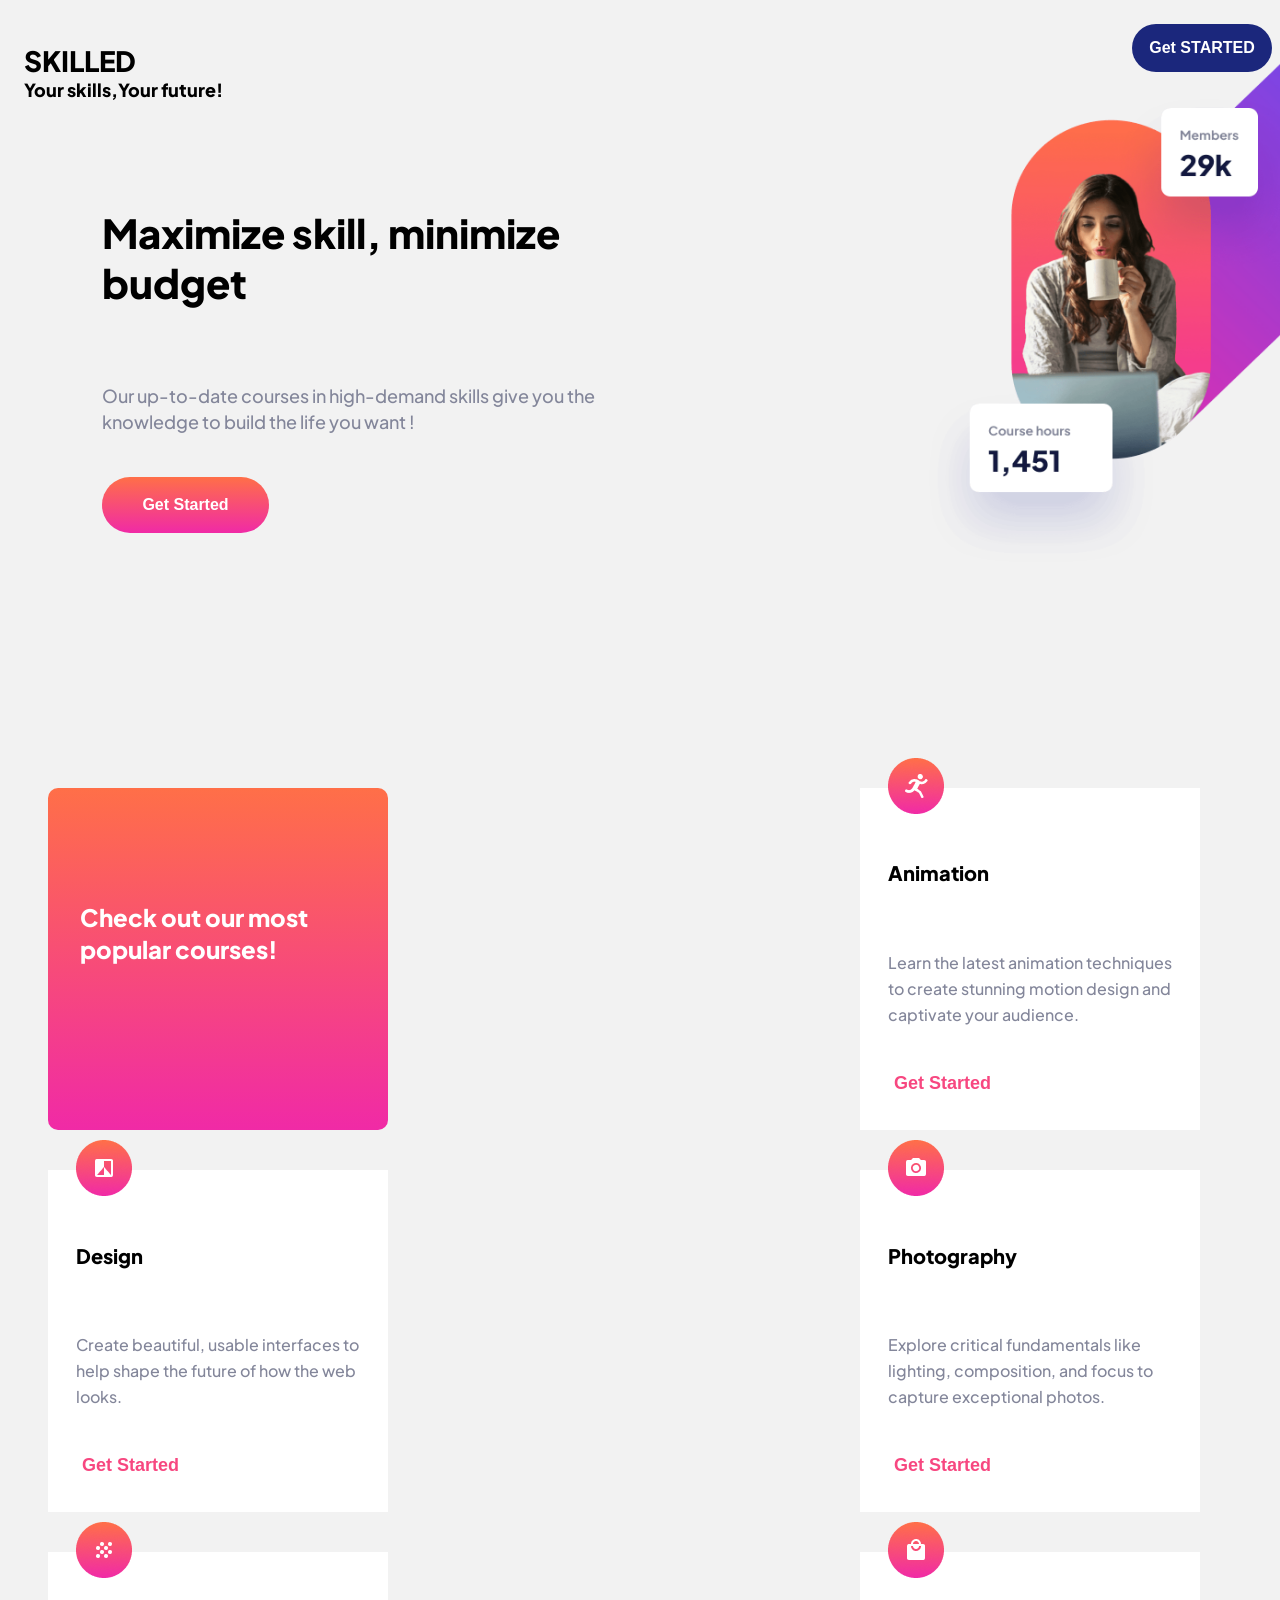
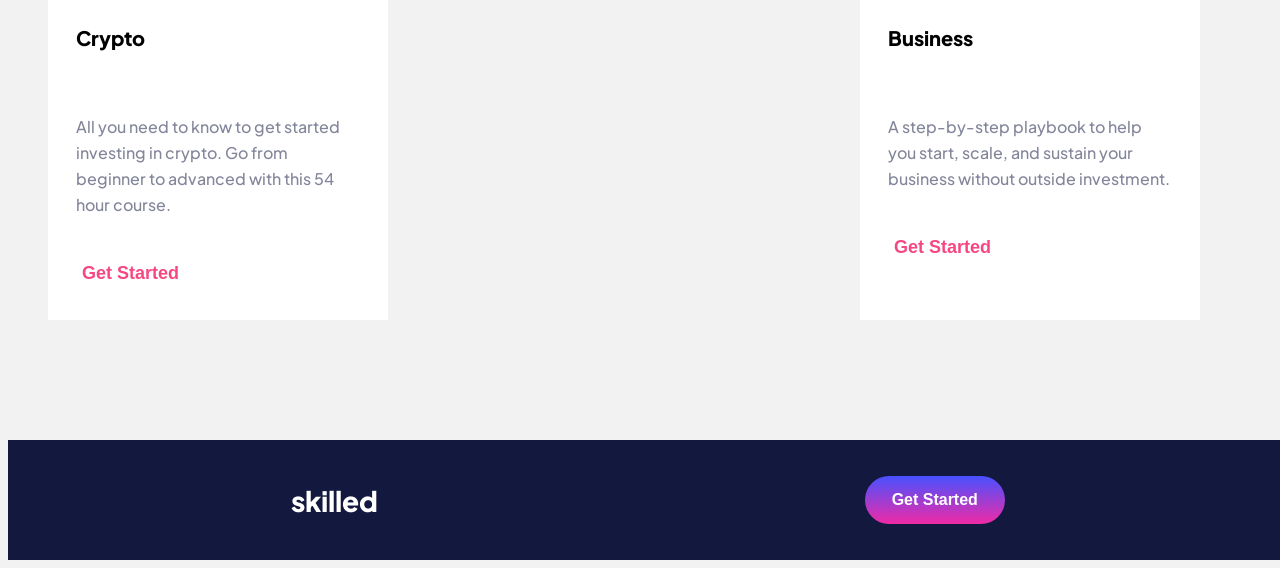
==== index.html @ 7a74c6cf "Create index.html" ====
<!DOCTYPE html>
<html lang="en">

<head>
    <link rel="preconnect" href="https://fonts.googleapis.com">
    <link rel="preconnect" href="https://fonts.gstatic.com" crossorigin>
    <link href="https://fonts.googleapis.com/css2?family=Plus+Jakarta+Sans:wght@500;700;800&display=swap"
        rel="stylesheet">
    <meta charset="UTF-8">
    <meta http-equiv="X-UA-Compatible" content="IE=edge">
    <meta name="viewport" content="width=device-width, initial-scale=1.0">
    <title>Document</title>
    <link rel="stylesheet" href="reset.css">
    <link rel="stylesheet" href="index.css">
</head>

<body>
    <header>
        <div class="header">
        <h1><span class="brand">SKILLED</span><br><span class="tagline">Your skills,Your future!</span></h1>
        <button>Get STARTED</button>
    </div>
    </header>

<main>
    <div class="budjet">
        <h2>Maximize skill,
            minimize budget</h2>
        <p>Our up-to-date courses in high-demand skills give you the knowledge to build the life you want !</p>

        <button>Get Started</button>
    </div>

    <div class="img1">
        <img src="https://anano303.github.io/skilled-elearning-landing-page/" alt="hero">
    </div>
    <div class="img2">
        <img src="https://anano303.github.io/skilled-elearning-landing-page/" alt="hero">
    </div>
    <div class="img3">
        <img src="https://anano303.github.io/skilled-elearning-landing-page/" alt="hero">
    </div>
</main>
    <section>
        

        <div class="cards">
            <div class="card-header">
                <h2>Check out our most popular courses!</h2>
            </div>
            <div class="text animation">
                <i> <img src="animation.png" alt="animation"> </i>
                <h1>Animation</h1>
                <p>Learn the latest animation techniques to create stunning motion design and captivate your audience.</p>
                <button>Get Started</button>
            </div>

            
            <div class="text design">
                <i> <img src="disign.png" alt="design"></i>
                <h1>Design</h1>
                <p>Create beautiful, usable interfaces to help shape the future of how the web looks.</p>
                <button>Get Started</button>
                </div>

                
                <div class="text Photography">
                    <i> <img src="phptpgrapy.png" alt="photography"></i>
                    <h1>Photography</h1>
                    <p>Explore critical fundamentals like lighting, composition, and focus to capture exceptional
                        photos.</p>
                    <button>Get Started</button>
                    </div>
                    
                    <div class="text Crypto">
                        <i> <img src="crypto.png" alt="crypto"> </i>
                        <h1>Crypto</h1>
                        <p>All you need to know to get started investing in crypto. Go from beginner to advanced with
                            this 54 hour course.</p>
                        <button>Get Started</button>
                    </div>
                    
                    <div class="text Business">
                        <i> <img src="business.png" alt="business"></i>
                        <h1>Business</h1>
                        <p>A step-by-step playbook to help you start, scale, and sustain your business without outside
                            investment.</p>
                        <button>Get Started</button>
                    </div>
                    </div>
                    
                    
    </section>
    <footer>
        <h2>skilled</h2>
        <button>Get Started</button>
    </footer>
</body>

</html>
---- index.css ----
* {
    box-sizing: border-box;
}
body {
    font-family: 'Plus Jakarta Sans', sans-serif;
    display: flex;
    width: 100vw;
    flex-direction: column;
    background-color: #F2F2F2;
}

.img1 > img {
    width:100%
}
header > .header {
    padding: 16px 16px 0px 16px;
    display: flex;
    justify-content: space-between;
    
    
    
}

header > .header > h1 {
    font-weight: 800;
    font-size: 28px;
    line-height: 35px;
}

header > .header > h1 .tagline {
    font-size: 18px;
    line-height: 24px;
    display: block;
}

header >.header >  button {
    width: 140px;
    height: 48px;
    color: white;
    background-color: #1b277c;
    font-weight: 700;
    font-size: 16px;
    line-height: 28px;
    border-radius: 28px;
    border: none;
   
    
    
    
}

main {
    padding: 16px;
}

.budjet {
    display: flex;
    flex-direction: column;
    gap: 24px;
    padding: 38px;
}

.budjet > h2 {
    font-weight: 800;
    font-size: 40px;
    line-height: 50px;
}

.budjet > p {
    font-weight: 500;
    font-size: 18px;
    line-height: 26px;
    color: #83869A;
}
.budjet > button {
    width: 167px;
    height: 56px;
    border-radius: 31.5px;   
    color: white;
    background:linear-gradient(180deg, #FF6F48 0%, #F02AA6 100%);
    font-weight: 700;
    font-size: 16px;
    line-height: 26px;
    border: none;
}
.card-header  {
    width: 100%;
    height: 120px;
    background: linear-gradient(180deg, #FF6F48 0%, #F02AA6 100%);
    border-radius: 10px;
    /*margin-bottom: 40px;*/
}
.card-header > h2 {
    color: white;
    font-weight: 800;
    font-size: 24px;
    line-height: 32px;
    padding: 28px 24px 28px 32px;
}

i {
    position:absolute;
    top: -30px;
}
.cards {
    
    display: flex;
    flex-direction: column;
    gap: 40px;
    display: grid;
    grid-template-columns: auto;
    margin: 16px;
    
}
section {
    display: flex;
    flex-direction: column;
    gap: 16px;
    
}
section > .cards > .text  > h1 {
    font-weight: 800;
    font-size: 20px;
    line-height: 25px;
    padding-bottom: 8px;
}
section > .cards > .text > p {
    font-weight: 500;
    font-size: 16px;
    line-height: 26px;
    color: #83869A; 
    
}
section > .cards > .text > button {
    font-weight: 700;
    font-size: 18px;
    line-height: 28px;
    color: #F74780;
    border: none;
    background-color: transparent;
}

.text {
    display: flex;
    flex-direction: column;
    position: relative;
    gap: 24px;
    background-color: #FFFFFF;
    padding: 56px 28px 32px 28px;
    align-items: start;
    
}
footer {
    width: 100%;
    height: 120px;
    background: #13183F;
    display: flex;
    justify-content: space-around;
    align-items: center;
    margin-top:  80px;
}

footer > button {
    background: linear-gradient(180deg, #4851FF 0%, #F02AA6 100%);
    border-radius: 28px;
    width: 140px;
    height: 48px;
    color: #FFFFFF;
    font-weight: 700;
    font-size: 16px;
    line-height: 28px;
    border: none;
}

footer > h2 {
    font-weight: 800;
    font-size: 28px;
    line-height: 35px;
    color: #FFFFFF;

}

.img2 > img, .img3 > img {
    display: none;
}

@media  screen and (min-width:768px) {
    .img1 > img {
        display: none;
    }
    .img2 > img {
        display: none;    
    }
    body {
        background-image: url(./image-hero-tablet@2x.png);
        background-repeat: no-repeat;
        background-size: 640px 640px;
        background-position: top -70px right -280px;
    }
    .cards {
        width: 90%;
        margin-top: 140px;
        flex-direction: row;
        flex-wrap: wrap;
        justify-content: space-between;
    }
    main .budjet {
        margin-left: 40px;
        width: 50%;
    }
    .header {
        padding: 20px 40px;
    }
    footer {
        padding: 20px 40px;
    }

    
    main {
        display: flex;
        justify-content: space-between;
        padding-right: 0px;
    }
    
    .cards  {
        grid-template-columns:  auto auto;
        margin: 40px;
        margin-top: 201px;
    }
    .card-header {
        height: 100%;
        padding-top: 65px;
        width: 340px;
    }
    .text {
        width: 340px;
    }
}
@media  screen and (min-width:1440px) {
.img1 > img {
    display: none;
}
    .img2 > img { display:none;
    }
    
    body {
        background-image: url(./image-hero-desktop@2x.png);
        background-repeat: no-repeat;
        background-size: 900px;
        background-position: top -70px right -280px;
    }
    
    .cards  {
        grid-template-columns:  auto auto auto;
        
    }
    .text {
        border-radius: 15px;
    }
    .cards {
        width: 80%;
        margin-bottom: 120px;
        margin-top: 340px;
        flex-direction: row;
        flex-wrap: wrap;
        justify-content: space-between;
    }
    .budjet {
        margin-left: 80px;
    }
    .header {
        padding: 40px 80px;
    }
    footer {
        padding: 20px 80px
    }

    
}
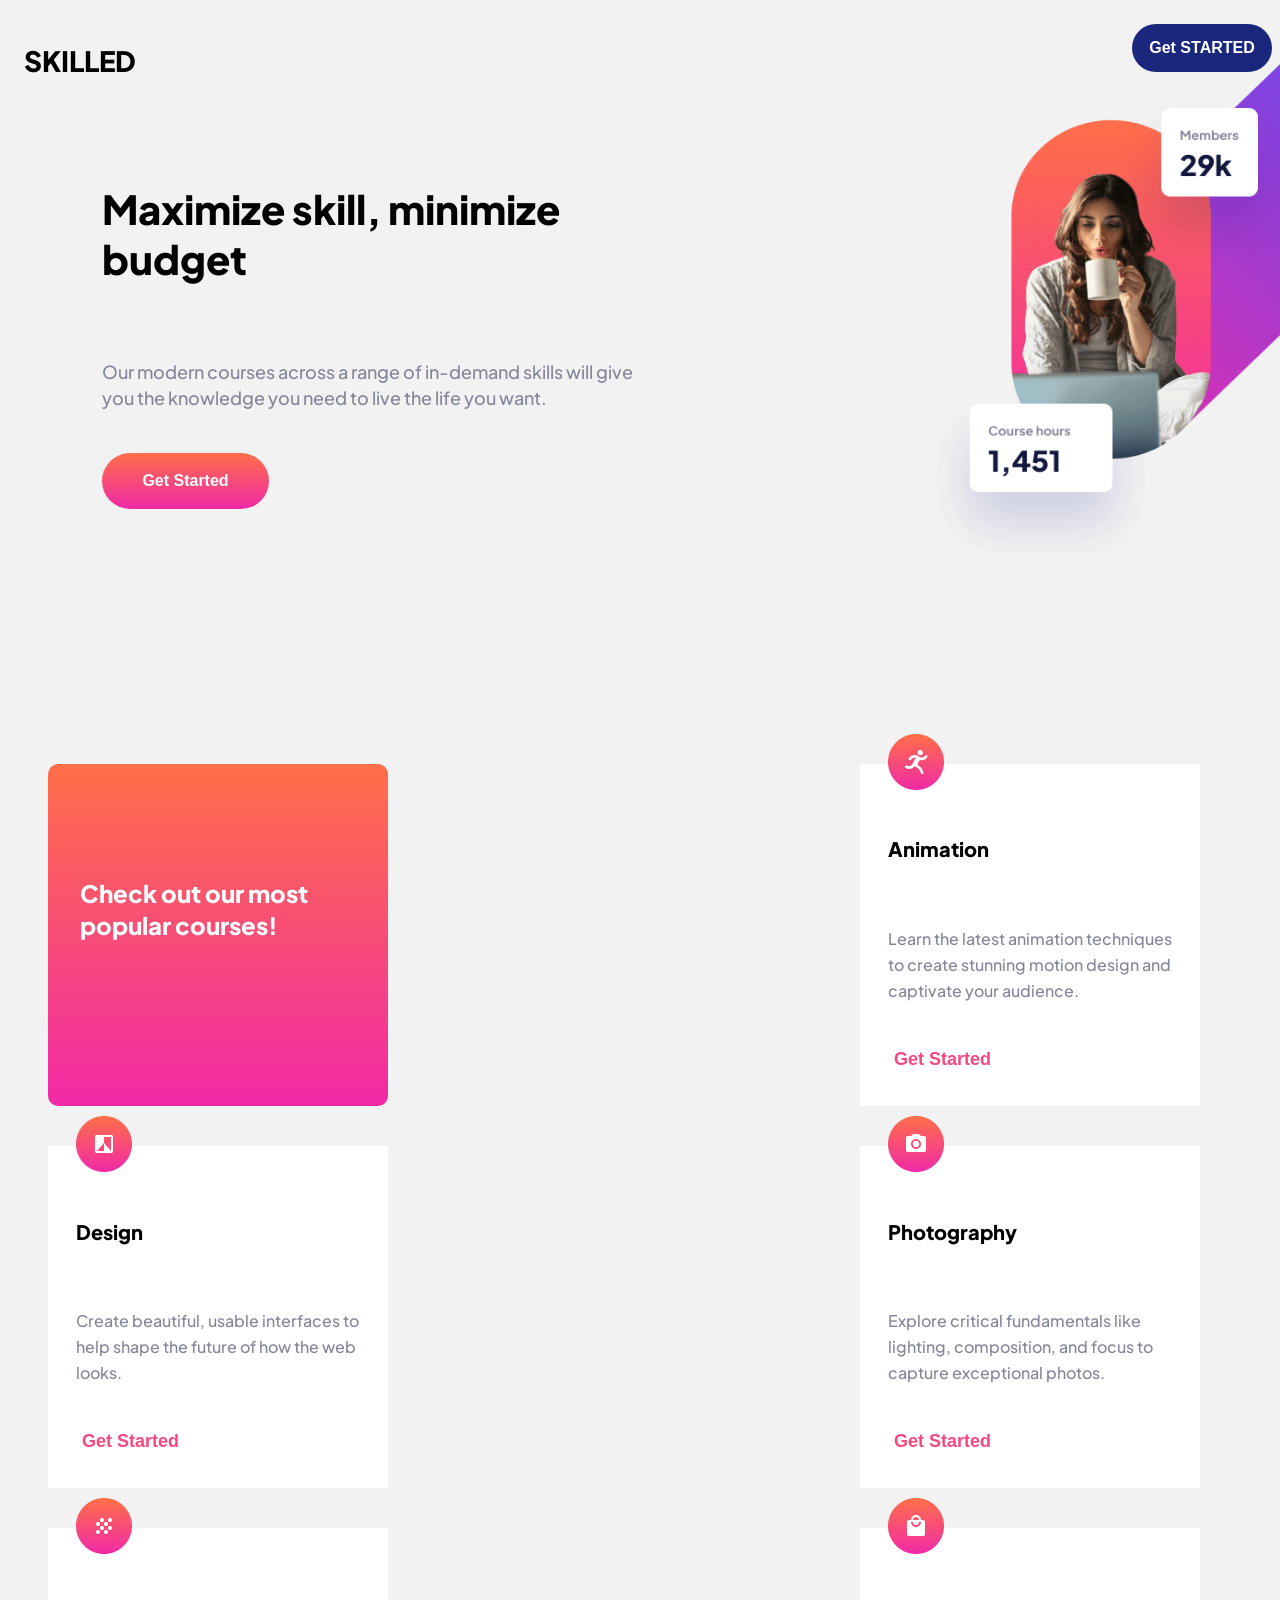
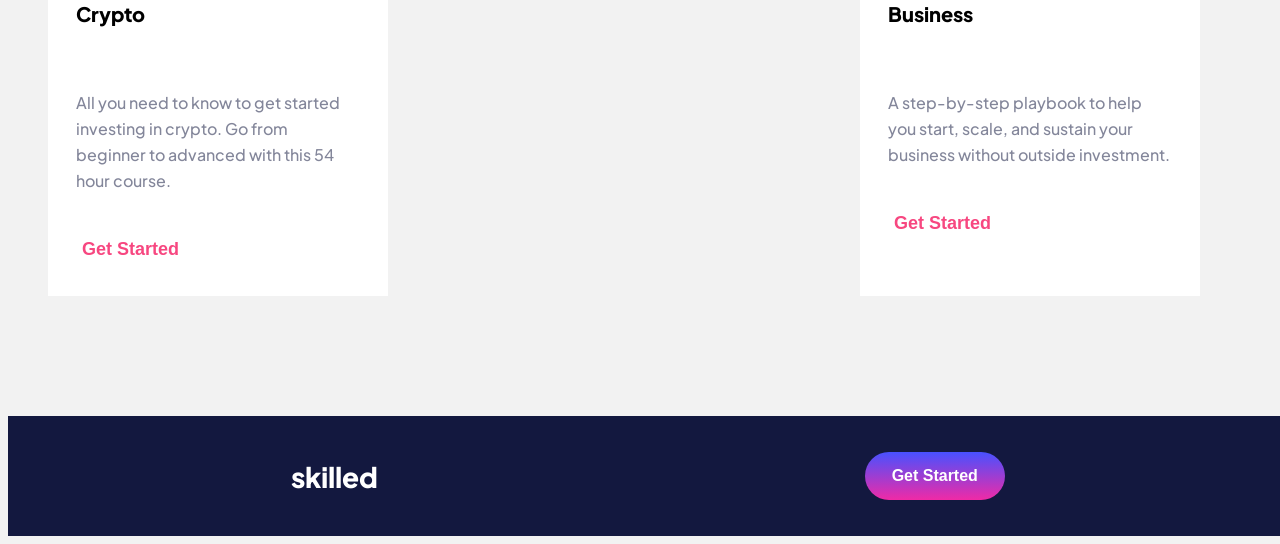
==== commit 94d2cc05: "Update index.html" ====
--- a/index.html
+++ b/index.html
@@ -17,7 +17,7 @@
 <body>
     <header>
         <div class="header">
-        <h1><span class="brand">SKILLED</span><br><span class="tagline">Your skills,Your future!</span></h1>
+        <h1><span class="brand">SKILLED</span><br><span class="tagline"></span></h1>
         <button>Get STARTED</button>
     </div>
     </header>
@@ -26,13 +26,13 @@
     <div class="budjet">
         <h2>Maximize skill,
             minimize budget</h2>
-        <p>Our up-to-date courses in high-demand skills give you the knowledge to build the life you want !</p>
+        <p>Our modern courses across a range of in-demand skills will give you the knowledge you need to live the life you want.</p>
 
         <button>Get Started</button>
     </div>
 
     <div class="img1">
-        <img src="https://anano303.github.io/skilled-elearning-landing-page/" alt="hero">
+        <img src="https://anano303.github.io/skilled-elearning-landing-page/image-hero-mobile.png" alt="hero">
     </div>
     <div class="img2">
         <img src="https://anano303.github.io/skilled-elearning-landing-page/" alt="hero">
